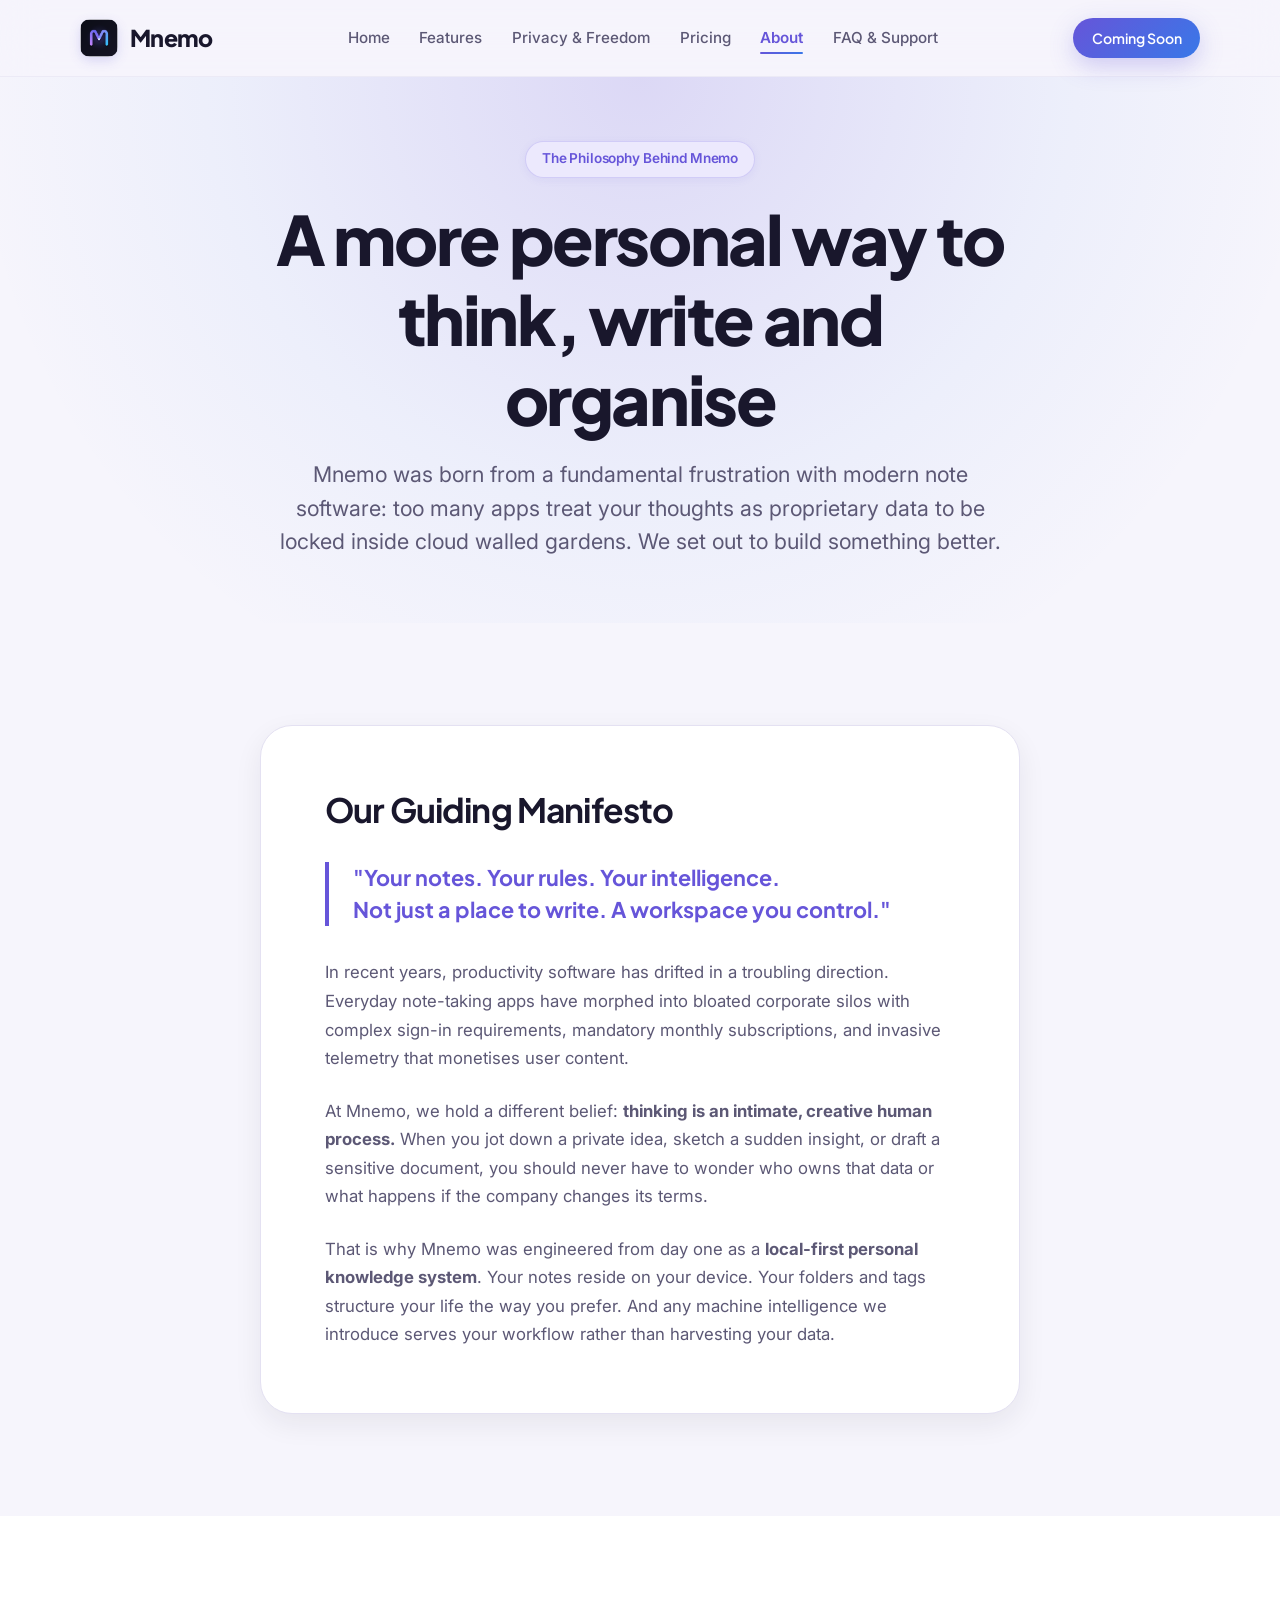
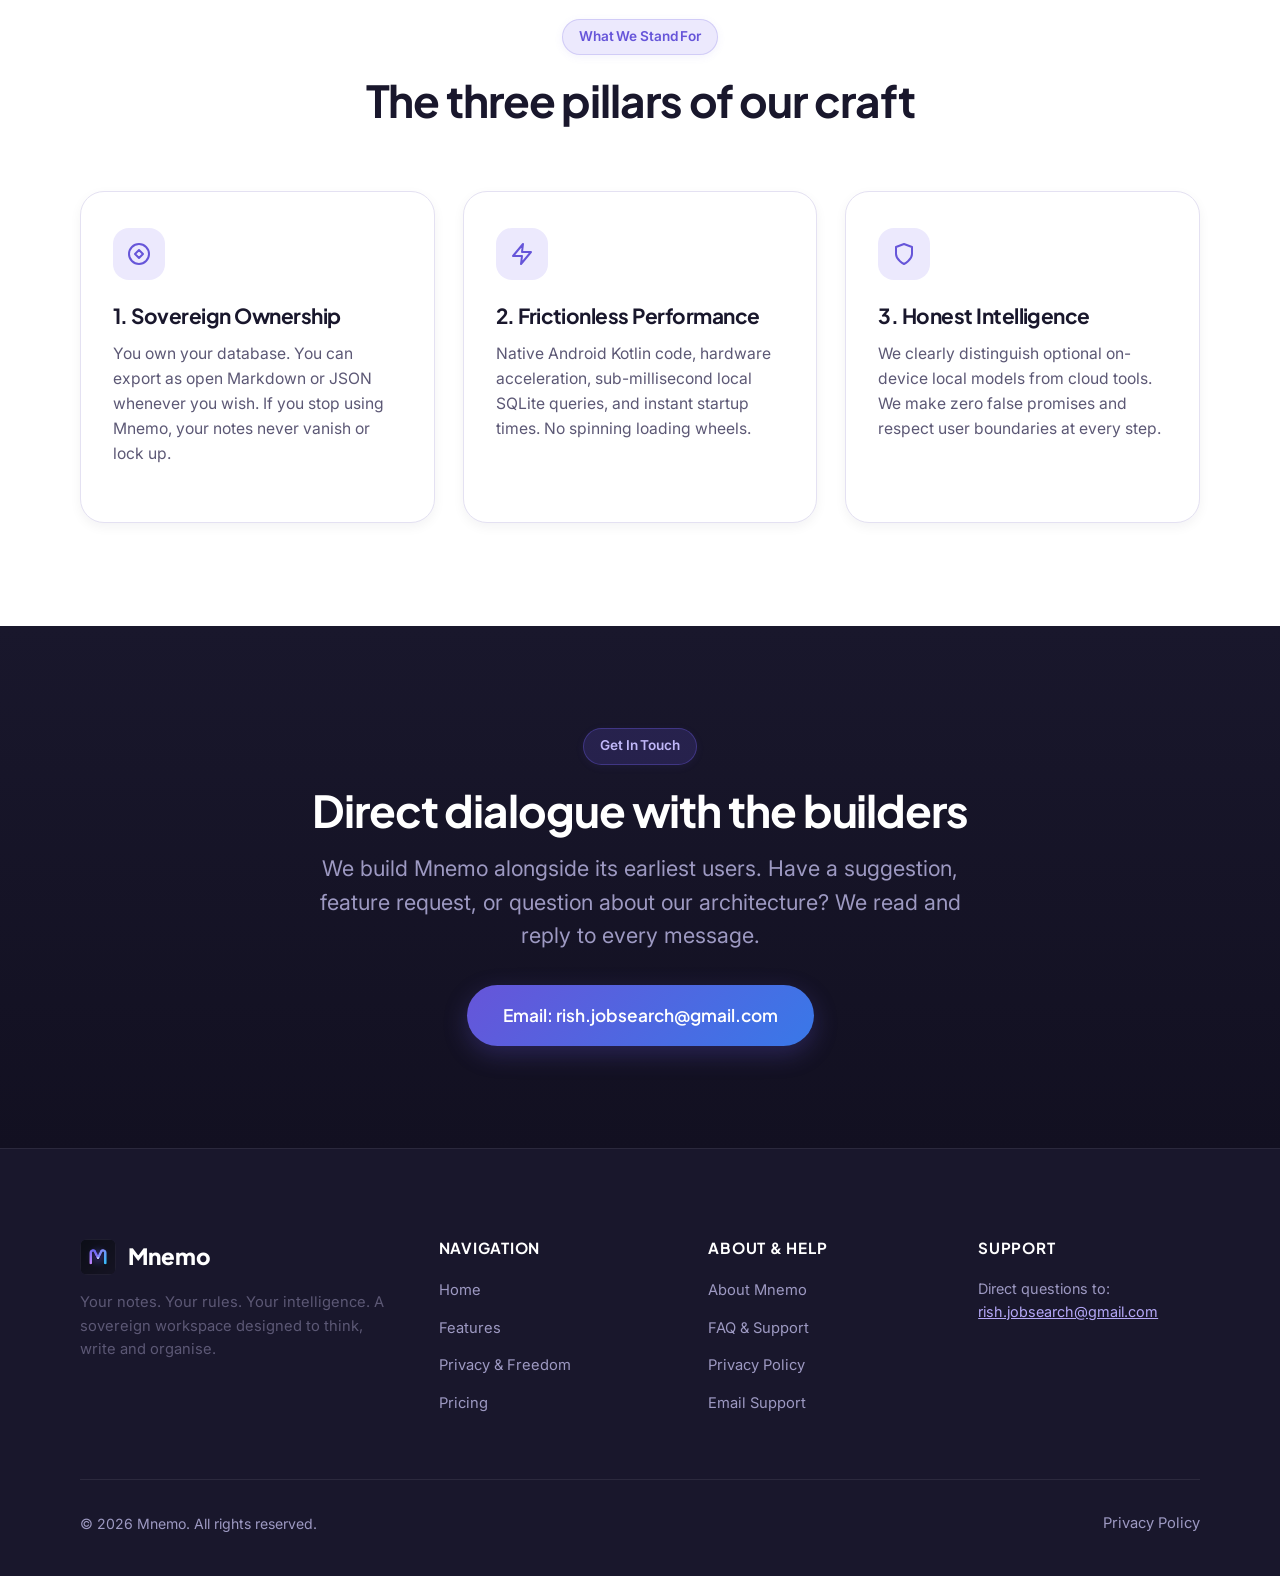
==== about.html @ d230ad10 "feat: initial release of modern Mnemo product website" ====
<!DOCTYPE html>
<html lang="en">
<head>
  <meta charset="UTF-8">
  <meta name="viewport" content="width=device-width, initial-scale=1.0">
  <title>About Mnemo — Philosophy & Vision</title>
  <meta name="description" content="Learn about the philosophy, vision, and team behind Mnemo. Built on the belief that your thoughts should remain your private, sovereign workspace.">
  <link rel="icon" type="image/png" href="assets/images/logo.png">

  <!-- Google Fonts: Plus Jakarta Sans & Inter -->
  <link rel="preconnect" href="https://fonts.googleapis.com">
  <link rel="preconnect" href="https://fonts.gstatic.com" crossorigin>
  <link href="https://fonts.googleapis.com/css2?family=Inter:wght@400;500;600;700&family=Plus+Jakarta+Sans:wght@600;700;800&display=swap" rel="stylesheet">

  <link rel="stylesheet" href="assets/css/style.css">
</head>
<body>

  <!-- Navigation Bar -->
  <header class="navbar">
    <div class="container nav-container">
      <a href="index.html" class="nav-brand">
        <img src="assets/images/logo.png" alt="Mnemo Logo">
        <span>Mnemo</span>
      </a>

      <nav>
        <ul class="nav-links">
          <li><a href="index.html" class="nav-link">Home</a></li>
          <li><a href="features.html" class="nav-link">Features</a></li>
          <li><a href="privacy.html" class="nav-link">Privacy & Freedom</a></li>
          <li><a href="pricing.html" class="nav-link">Pricing</a></li>
          <li><a href="about.html" class="nav-link active">About</a></li>
          <li><a href="faq.html" class="nav-link">FAQ & Support</a></li>
        </ul>
      </nav>

      <div class="nav-actions">
        <a href="index.html#launch" class="btn btn-primary btn-sm">Coming Soon</a>
        <button class="nav-toggle" aria-label="Toggle Navigation">
          <svg width="24" height="24" viewBox="0 0 24 24" fill="none" stroke="currentColor" stroke-width="2" stroke-linecap="round" stroke-linejoin="round">
            <line x1="3" y1="12" x2="21" y2="12"></line>
            <line x1="3" y1="6" x2="21" y2="6"></line>
            <line x1="3" y1="18" x2="21" y2="18"></line>
          </svg>
        </button>
      </div>
    </div>
  </header>

  <!-- Mobile Drawer -->
  <div class="mobile-nav">
    <ul class="mobile-nav-links">
      <li><a href="index.html" class="mobile-nav-link">Home</a></li>
      <li><a href="features.html" class="mobile-nav-link">Features</a></li>
      <li><a href="privacy.html" class="mobile-nav-link">Privacy & Freedom</a></li>
      <li><a href="pricing.html" class="mobile-nav-link">Pricing</a></li>
      <li><a href="about.html" class="mobile-nav-link active">About</a></li>
      <li><a href="faq.html" class="mobile-nav-link">FAQ & Support</a></li>
      <li><a href="privacy-policy.html" class="mobile-nav-link">Privacy Policy</a></li>
    </ul>
  </div>

  <main>
    <!-- Header Hero -->
    <section class="section-tight" style="background: var(--gradient-glow); text-align: center;">
      <div class="container" style="max-width: 820px;">
        <div class="badge">
          <span>The Philosophy Behind Mnemo</span>
        </div>
        <h1 style="margin-bottom: 1.25rem;">A more personal way to think, write and organise</h1>
        <p class="lead">
          Mnemo was born from a fundamental frustration with modern note software: too many apps treat your thoughts as proprietary data to be locked inside cloud walled gardens. We set out to build something better.
        </p>
      </div>
    </section>

    <!-- Manifesto Section -->
    <section class="section">
      <div class="container" style="max-width: 840px;">
        <div style="background: #FFFFFF; border: 1px solid var(--border-subtle); border-radius: var(--radius-xl); padding: clamp(2.5rem, 6vw, 4rem); box-shadow: var(--shadow-md);">
          <h2 style="font-size: 2.1rem; margin-bottom: 1.5rem; color: var(--midnight);">Our Guiding Manifesto</h2>
          
          <blockquote style="font-family: var(--font-heading); font-size: 1.35rem; font-weight: 700; color: var(--primary); line-height: 1.5; border-left: 4px solid var(--primary); padding-left: 1.5rem; margin: 2rem 0;">
            "Your notes. Your rules. Your intelligence.<br>
            Not just a place to write. A workspace you control."
          </blockquote>

          <div style="display: flex; flex-direction: column; gap: 1.5rem; font-size: 1.05rem; line-height: 1.7; color: var(--text-secondary);">
            <p>
              In recent years, productivity software has drifted in a troubling direction. Everyday note-taking apps have morphed into bloated corporate silos with complex sign-in requirements, mandatory monthly subscriptions, and invasive telemetry that monetises user content.
            </p>
            <p>
              At Mnemo, we hold a different belief: <strong>thinking is an intimate, creative human process.</strong> When you jot down a private idea, sketch a sudden insight, or draft a sensitive document, you should never have to wonder who owns that data or what happens if the company changes its terms.
            </p>
            <p>
              That is why Mnemo was engineered from day one as a <strong>local-first personal knowledge system</strong>. Your notes reside on your device. Your folders and tags structure your life the way you prefer. And any machine intelligence we introduce serves your workflow rather than harvesting your data.
            </p>
          </div>
        </div>
      </div>
    </section>

    <!-- Core Principles -->
    <section class="section" style="background: #FFFFFF;">
      <div class="container">
        <div class="section-header text-center">
          <div class="badge">
            <span>What We Stand For</span>
          </div>
          <h2>The three pillars of our craft</h2>
        </div>

        <div class="grid-3">
          <div class="card">
            <div class="card-icon">
              <svg width="24" height="24" viewBox="0 0 24 24" fill="none" stroke="currentColor" stroke-width="2" stroke-linecap="round" stroke-linejoin="round">
                <circle cx="12" cy="12" r="10"></circle>
                <polygon points="12 8 8 12 12 16 16 12 12 8"></polygon>
              </svg>
            </div>
            <h3 class="card-title">1. Sovereign Ownership</h3>
            <p class="card-text">
              You own your database. You can export as open Markdown or JSON whenever you wish. If you stop using Mnemo, your notes never vanish or lock up.
            </p>
          </div>

          <div class="card">
            <div class="card-icon">
              <svg width="24" height="24" viewBox="0 0 24 24" fill="none" stroke="currentColor" stroke-width="2" stroke-linecap="round" stroke-linejoin="round">
                <polygon points="13 2 3 14 12 14 11 22 21 10 12 10 13 2"></polygon>
              </svg>
            </div>
            <h3 class="card-title">2. Frictionless Performance</h3>
            <p class="card-text">
              Native Android Kotlin code, hardware acceleration, sub-millisecond local SQLite queries, and instant startup times. No spinning loading wheels.
            </p>
          </div>

          <div class="card">
            <div class="card-icon">
              <svg width="24" height="24" viewBox="0 0 24 24" fill="none" stroke="currentColor" stroke-width="2" stroke-linecap="round" stroke-linejoin="round">
                <path d="M12 22s8-4 8-10V5l-8-3-8 3v7c0 6 8 10 8 10z"></path>
              </svg>
            </div>
            <h3 class="card-title">3. Honest Intelligence</h3>
            <p class="card-text">
              We clearly distinguish optional on-device local models from cloud tools. We make zero false promises and respect user boundaries at every step.
            </p>
          </div>
        </div>
      </div>
    </section>

    <!-- Contact & Founder Note -->
    <section class="section section-dark text-center">
      <div class="container" style="max-width: 760px;">
        <div class="badge badge-dark">
          <span>Get In Touch</span>
        </div>
        <h2 style="color: #FFFFFF; margin-bottom: 1rem;">Direct dialogue with the builders</h2>
        <p class="lead" style="color: var(--midnight-muted); margin-bottom: 2rem;">
          We build Mnemo alongside its earliest users. Have a suggestion, feature request, or question about our architecture? We read and reply to every message.
        </p>
        <a href="mailto:rish.jobsearch@gmail.com" class="btn btn-primary btn-lg">
          <span>Email: rish.jobsearch@gmail.com</span>
        </a>
      </div>
    </section>
  </main>

  <!-- Footer -->
  <footer class="footer">
    <div class="container">
      <div class="footer-grid">
        <div class="footer-brand">
          <div class="footer-logo">
            <img src="assets/images/logo.png" alt="Mnemo Logo">
            <span>Mnemo</span>
          </div>
          <p class="footer-desc">
            Your notes. Your rules. Your intelligence. A sovereign workspace designed to think, write and organise.
          </p>
        </div>

        <div>
          <h4 class="footer-heading">Navigation</h4>
          <ul class="footer-links">
            <li><a href="index.html" class="footer-link">Home</a></li>
            <li><a href="features.html" class="footer-link">Features</a></li>
            <li><a href="privacy.html" class="footer-link">Privacy & Freedom</a></li>
            <li><a href="pricing.html" class="footer-link">Pricing</a></li>
          </ul>
        </div>

        <div>
          <h4 class="footer-heading">About & Help</h4>
          <ul class="footer-links">
            <li><a href="about.html" class="footer-link">About Mnemo</a></li>
            <li><a href="faq.html" class="footer-link">FAQ & Support</a></li>
            <li><a href="privacy-policy.html" class="footer-link">Privacy Policy</a></li>
            <li><a href="mailto:rish.jobsearch@gmail.com" class="footer-link">Email Support</a></li>
          </ul>
        </div>

        <div>
          <h4 class="footer-heading">Support</h4>
          <p style="font-size: 0.9rem; color: var(--midnight-muted);">
            Direct questions to:<br>
            <a href="mailto:rish.jobsearch@gmail.com" style="color: #B5A8F8; text-decoration: underline;">rish.jobsearch@gmail.com</a>
          </p>
        </div>
      </div>

      <div class="footer-bottom">
        <div>© 2026 Mnemo. All rights reserved.</div>
        <div><a href="privacy-policy.html" class="footer-link">Privacy Policy</a></div>
      </div>
    </div>
  </footer>

  <script src="assets/js/main.js"></script>
</body>
</html>
---- assets/css/style.css ----
/* ==========================================================================
   MNEMO — OFFICIAL WEBSITE DESIGN SYSTEM
   Brand Palette:
     Primary Purple: #6655D9
     Accent Blue:    #3978E8
     Soft Background: #F6F5FC
     Midnight:       #19172C
   Typography:
     Headings: Plus Jakarta Sans
     Body: Inter
   ========================================================================== */

:root {
  /* Brand Colors */
  --primary: #6655D9;
  --primary-hover: #5544C8;
  --primary-light: #ECE9FD;
  --primary-soft: rgba(102, 85, 217, 0.08);
  --accent: #3978E8;
  --accent-hover: #2B68D8;
  --accent-light: #E8F0FE;
  
  /* Surfaces & Backgrounds */
  --bg-main: #F6F5FC;
  --bg-card: #FFFFFF;
  --bg-elevated: #FFFFFF;
  
  /* Midnight / Dark Theme tokens */
  --midnight: #19172C;
  --midnight-surface: #221F3B;
  --midnight-card: #282447;
  --midnight-border: rgba(255, 255, 255, 0.08);
  --midnight-muted: #9D99C2;
  --midnight-text: #F6F5FC;
  
  /* Text & Neutrals */
  --text-main: #19172C;
  --text-secondary: #5C5875;
  --text-muted: #84809E;
  --border-subtle: #E4E1F2;
  --border-focus: #6655D9;
  
  /* Gradients */
  --gradient-brand: linear-gradient(135deg, #6655D9 0%, #3978E8 100%);
  --gradient-text: linear-gradient(135deg, #6655D9 20%, #3978E8 100%);
  --gradient-dark: linear-gradient(180deg, #19172C 0%, #121021 100%);
  --gradient-glow: radial-gradient(circle at 50% 0%, rgba(102, 85, 217, 0.18) 0%, rgba(57, 120, 232, 0.05) 50%, transparent 80%);
  --gradient-card: linear-gradient(180deg, rgba(255, 255, 255, 0.9) 0%, rgba(246, 245, 252, 0.7) 100%);
  
  /* Typography */
  --font-heading: 'Plus Jakarta Sans', -apple-system, BlinkMacSystemFont, "Segoe UI", Roboto, sans-serif;
  --font-body: 'Inter', -apple-system, BlinkMacSystemFont, "Segoe UI", Roboto, sans-serif;
  
  /* Geometry & Shadows */
  --radius-xs: 6px;
  --radius-sm: 10px;
  --radius-md: 16px;
  --radius-lg: 24px;
  --radius-xl: 32px;
  --radius-full: 9999px;
  
  --shadow-xs: 0 1px 3px rgba(25, 23, 44, 0.04);
  --shadow-sm: 0 4px 12px rgba(25, 23, 44, 0.05);
  --shadow-md: 0 10px 28px rgba(25, 23, 44, 0.07);
  --shadow-lg: 0 20px 48px rgba(102, 85, 217, 0.12);
  --shadow-device: 0 32px 80px -16px rgba(25, 23, 44, 0.25), 0 0 0 1px rgba(102, 85, 217, 0.15);
  --shadow-glow: 0 0 40px rgba(102, 85, 217, 0.35);

  --transition-fast: 0.18s cubic-bezier(0.2, 0, 0, 1);
  --transition-base: 0.28s cubic-bezier(0.4, 0, 0.2, 1);
  --transition-smooth: 0.45s cubic-bezier(0.16, 1, 0.3, 1);

  --container-max: 1200px;
  --header-height: 76px;
}

/* ==========================================================================
   RESET & BASE STYLES
   ========================================================================== */
*, *::before, *::after {
  box-sizing: border-box;
  margin: 0;
  padding: 0;
}

html {
  font-family: var(--font-body);
  color: var(--text-main);
  background-color: var(--bg-main);
  scroll-behavior: smooth;
  -webkit-font-smoothing: antialiased;
  -moz-osx-font-smoothing: grayscale;
}

body {
  min-height: 100vh;
  display: flex;
  flex-direction: column;
  line-height: 1.6;
  overflow-x: hidden;
  background-color: var(--bg-main);
}

img, svg {
  display: block;
  max-width: 100%;
}

a {
  color: inherit;
  text-decoration: none;
  transition: color var(--transition-fast);
}

button, input, select {
  font: inherit;
  border: none;
  background: none;
}

/* ==========================================================================
   TYPOGRAPHY
   ========================================================================== */
h1, h2, h3, h4, h5, h6 {
  font-family: var(--font-heading);
  font-weight: 700;
  line-height: 1.18;
  letter-spacing: -0.025em;
  color: var(--text-main);
}

h1 {
  font-size: clamp(2.5rem, 5.5vw, 4.25rem);
  font-weight: 800;
  letter-spacing: -0.035em;
}

h2 {
  font-size: clamp(1.85rem, 3.8vw, 2.75rem);
}

h3 {
  font-size: clamp(1.35rem, 2.4vw, 1.75rem);
}

h4 {
  font-size: 1.15rem;
}

p {
  color: var(--text-secondary);
  font-size: 1.05rem;
}

.lead {
  font-size: clamp(1.1rem, 2vw, 1.35rem);
  line-height: 1.55;
  color: var(--text-secondary);
}

.text-gradient {
  background: var(--gradient-text);
  -webkit-background-clip: text;
  -webkit-text-fill-color: transparent;
  display: inline;
}

.text-center { text-align: center; }
.text-left { text-align: left; }

/* ==========================================================================
   LAYOUT CONTAINERS
   ========================================================================== */
.container {
  width: 100%;
  max-width: var(--container-max);
  margin-left: auto;
  margin-right: auto;
  padding-left: clamp(1.25rem, 4vw, 2.5rem);
  padding-right: clamp(1.25rem, 4vw, 2.5rem);
}

.section {
  padding: clamp(4.5rem, 8vw, 7.5rem) 0;
  position: relative;
}

.section-tight {
  padding: clamp(3rem, 5vw, 4.5rem) 0;
}

.section-dark {
  background: var(--gradient-dark);
  color: var(--midnight-text);
  position: relative;
}
.section-dark h1,
.section-dark h2,
.section-dark h3,
.section-dark h4 {
  color: #FFFFFF;
}
.section-dark p {
  color: var(--midnight-muted);
}
.section-dark .border-subtle {
  border-color: var(--midnight-border);
}

/* ==========================================================================
   COMPONENTS: PILLS & BADGES
   ========================================================================== */
.badge {
  display: inline-flex;
  align-items: center;
  gap: 0.5rem;
  padding: 0.4rem 1rem;
  border-radius: var(--radius-full);
  font-size: 0.85rem;
  font-weight: 600;
  letter-spacing: -0.01em;
  background: var(--primary-light);
  color: var(--primary);
  border: 1px solid rgba(102, 85, 217, 0.2);
  box-shadow: 0 2px 8px rgba(102, 85, 217, 0.08);
  margin-bottom: 1.25rem;
}

.badge-dot {
  width: 8px;
  height: 8px;
  border-radius: 50%;
  background: var(--primary);
  animation: pulse-dot 2s infinite ease-in-out;
}

@keyframes pulse-dot {
  0%, 100% { opacity: 1; transform: scale(1); }
  50% { opacity: 0.4; transform: scale(0.85); }
}

.badge-dark {
  background: rgba(102, 85, 217, 0.2);
  color: #C0B7F8;
  border-color: rgba(102, 85, 217, 0.4);
}
.badge-dark .badge-dot {
  background: #A797F8;
}

/* ==========================================================================
   BUTTONS
   ========================================================================== */
.btn {
  display: inline-flex;
  align-items: center;
  justify-content: center;
  gap: 0.65rem;
  padding: 0.85rem 1.75rem;
  border-radius: var(--radius-full);
  font-family: var(--font-heading);
  font-size: 0.98rem;
  font-weight: 600;
  cursor: pointer;
  transition: all var(--transition-fast);
  white-space: nowrap;
}

.btn-primary {
  background: var(--gradient-brand);
  color: #FFFFFF;
  box-shadow: 0 8px 24px rgba(102, 85, 217, 0.28);
}
.btn-primary:hover {
  transform: translateY(-2px);
  box-shadow: 0 12px 32px rgba(102, 85, 217, 0.4);
  color: #FFFFFF;
}

.btn-secondary {
  background: #FFFFFF;
  color: var(--text-main);
  border: 1px solid var(--border-subtle);
  box-shadow: var(--shadow-sm);
}
.btn-secondary:hover {
  background: #FAF9FE;
  border-color: #D1CCEA;
  transform: translateY(-2px);
  box-shadow: var(--shadow-md);
}

.btn-ghost-dark {
  background: rgba(255, 255, 255, 0.08);
  color: #FFFFFF;
  border: 1px solid rgba(255, 255, 255, 0.15);
}
.btn-ghost-dark:hover {
  background: rgba(255, 255, 255, 0.14);
  border-color: rgba(255, 255, 255, 0.3);
  transform: translateY(-2px);
}

.btn-sm {
  padding: 0.55rem 1.15rem;
  font-size: 0.88rem;
}

.btn-lg {
  padding: 1.05rem 2.25rem;
  font-size: 1.08rem;
}

/* ==========================================================================
   NAVIGATION BAR
   ========================================================================== */
.navbar {
  position: sticky;
  top: 0;
  z-index: 100;
  background: rgba(246, 245, 252, 0.82);
  backdrop-filter: blur(20px);
  -webkit-backdrop-filter: blur(20px);
  border-bottom: 1px solid rgba(228, 225, 242, 0.6);
  transition: background var(--transition-base), box-shadow var(--transition-base);
}

.navbar.scrolled {
  background: rgba(255, 255, 255, 0.94);
  box-shadow: 0 4px 20px rgba(25, 23, 44, 0.06);
}

.nav-container {
  display: flex;
  align-items: center;
  justify-content: space-between;
  height: var(--header-height);
}

.nav-brand {
  display: flex;
  align-items: center;
  gap: 0.75rem;
  font-family: var(--font-heading);
  font-weight: 800;
  font-size: 1.45rem;
  letter-spacing: -0.03em;
  color: var(--midnight);
}

.nav-brand img {
  width: 38px;
  height: 38px;
  border-radius: 10px;
  box-shadow: 0 4px 12px rgba(102, 85, 217, 0.2);
}

.nav-links {
  display: flex;
  align-items: center;
  gap: 1.85rem;
  list-style: none;
}

.nav-link {
  font-size: 0.95rem;
  font-weight: 500;
  color: var(--text-secondary);
  transition: color var(--transition-fast);
  position: relative;
  padding: 0.4rem 0;
}

.nav-link:hover,
.nav-link.active {
  color: var(--primary);
  font-weight: 600;
}

.nav-link.active::after {
  content: '';
  position: absolute;
  bottom: 0;
  left: 0;
  width: 100%;
  height: 2px;
  background: var(--gradient-brand);
  border-radius: var(--radius-full);
}

.nav-actions {
  display: flex;
  align-items: center;
  gap: 0.75rem;
}

.nav-toggle {
  display: none;
  padding: 0.5rem;
  cursor: pointer;
  color: var(--text-main);
}

/* Mobile Navigation Drawer */
.mobile-nav {
  display: none;
  position: fixed;
  top: var(--header-height);
  left: 0;
  width: 100%;
  height: calc(100vh - var(--header-height));
  background: var(--bg-card);
  padding: 2rem 1.5rem;
  flex-direction: column;
  gap: 1.5rem;
  z-index: 99;
  border-top: 1px solid var(--border-subtle);
  transform: translateY(-100%);
  opacity: 0;
  pointer-events: none;
  transition: transform var(--transition-base), opacity var(--transition-base);
}

.mobile-nav.open {
  transform: translateY(0);
  opacity: 1;
  pointer-events: auto;
}

.mobile-nav-links {
  display: flex;
  flex-direction: column;
  gap: 1.25rem;
  list-style: none;
}

.mobile-nav-link {
  font-size: 1.25rem;
  font-weight: 600;
  font-family: var(--font-heading);
  color: var(--text-main);
  padding: 0.5rem 0;
  border-bottom: 1px solid rgba(228, 225, 242, 0.4);
  display: block;
}

.mobile-nav-link.active {
  color: var(--primary);
}

/* ==========================================================================
   HERO SECTION
   ========================================================================== */
.hero-section {
  padding: clamp(3rem, 6vw, 5.5rem) 0 clamp(4rem, 8vw, 6.5rem);
  background: var(--gradient-glow);
  position: relative;
  overflow: hidden;
}

.hero-grid {
  display: grid;
  grid-template-columns: 1.15fr 0.85fr;
  align-items: center;
  gap: clamp(2rem, 5vw, 4.5rem);
}

.hero-content {
  display: flex;
  flex-direction: column;
  align-items: flex-start;
}

.hero-title {
  margin-bottom: 1.5rem;
}

.hero-lead {
  margin-bottom: 2rem;
  max-width: 560px;
}

.hero-cta-group {
  display: flex;
  flex-wrap: wrap;
  align-items: center;
  gap: 1rem;
  margin-bottom: 2.25rem;
}

.hero-guarantee {
  display: flex;
  align-items: center;
  gap: 1.75rem;
  font-size: 0.88rem;
  color: var(--text-muted);
  flex-wrap: wrap;
}

.guarantee-item {
  display: flex;
  align-items: center;
  gap: 0.45rem;
}

.guarantee-item svg {
  color: var(--primary);
  flex-shrink: 0;
}

/* ==========================================================================
   REALISTIC DEVICE FRAME (MOBILE MOCKUP)
   ========================================================================== */
.mockup-wrapper {
  position: relative;
  display: flex;
  justify-content: center;
  align-items: center;
}

.mockup-glow {
  position: absolute;
  width: 90%;
  height: 90%;
  background: radial-gradient(circle, rgba(102, 85, 217, 0.3) 0%, rgba(57, 120, 232, 0.15) 50%, transparent 75%);
  filter: blur(48px);
  z-index: 1;
  pointer-events: none;
}

.phone-mockup {
  position: relative;
  z-index: 2;
  width: 100%;
  max-width: 320px;
  aspect-ratio: 9 / 19.5;
  background: #110E1E;
  border-radius: 46px;
  padding: 10px;
  box-shadow: var(--shadow-device);
  border: 4px solid #363255;
  transition: transform var(--transition-smooth), box-shadow var(--transition-smooth);
}

.phone-mockup:hover {
  transform: translateY(-8px) rotate(-0.5deg);
  box-shadow: 0 40px 96px -12px rgba(25, 23, 44, 0.32), 0 0 0 1px rgba(102, 85, 217, 0.35);
}

.phone-screen {
  width: 100%;
  height: 100%;
  border-radius: 36px;
  overflow: hidden;
  position: relative;
  background: #000;
}

.phone-screen img {
  width: 100%;
  height: 100%;
  object-fit: cover;
  display: block;
}

.phone-notch {
  position: absolute;
  top: 10px;
  left: 50%;
  transform: translateX(-50%);
  width: 90px;
  height: 20px;
  background: #110E1E;
  border-radius: var(--radius-full);
  z-index: 10;
  display: flex;
  align-items: center;
  justify-content: center;
}

.notch-camera {
  width: 9px;
  height: 9px;
  background: #06050C;
  border: 1.5px solid #282442;
  border-radius: 50%;
}

/* ==========================================================================
   FEATURE CARDS & GRIDS
   ========================================================================== */
.section-header {
  max-width: 680px;
  margin-left: auto;
  margin-right: auto;
  margin-bottom: clamp(3rem, 5vw, 4.5rem);
}

.section-header .lead {
  margin-top: 1rem;
}

.grid-3 {
  display: grid;
  grid-template-columns: repeat(auto-fit, minmax(320px, 1fr));
  gap: 1.75rem;
}

.grid-2 {
  display: grid;
  grid-template-columns: repeat(auto-fit, minmax(360px, 1fr));
  gap: 2rem;
}

.card {
  background: var(--bg-card);
  border-radius: var(--radius-lg);
  padding: 2.25rem 2rem;
  border: 1px solid var(--border-subtle);
  box-shadow: var(--shadow-sm);
  transition: all var(--transition-base);
  position: relative;
  display: flex;
  flex-direction: column;
}

.card:hover {
  transform: translateY(-4px);
  box-shadow: var(--shadow-lg);
  border-color: rgba(102, 85, 217, 0.3);
}

.card-icon {
  width: 52px;
  height: 52px;
  border-radius: var(--radius-md);
  background: var(--primary-light);
  color: var(--primary);
  display: flex;
  align-items: center;
  justify-content: center;
  margin-bottom: 1.5rem;
  flex-shrink: 0;
}

.card-title {
  margin-bottom: 0.75rem;
  font-size: 1.3rem;
}

.card-text {
  font-size: 0.98rem;
  line-height: 1.6;
  margin-bottom: 1.25rem;
}

.card-dark {
  background: var(--midnight-surface);
  border-color: var(--midnight-border);
}

.card-dark:hover {
  border-color: rgba(102, 85, 217, 0.45);
  box-shadow: 0 16px 40px rgba(0, 0, 0, 0.35);
}

.card-dark .card-icon {
  background: rgba(102, 85, 217, 0.2);
  color: #B5A8F8;
}

/* ==========================================================================
   INTERACTIVE SHOWCASE TABS (MEET MNEMO)
   ========================================================================== */
.showcase-wrapper {
  background: #FFFFFF;
  border: 1px solid var(--border-subtle);
  border-radius: var(--radius-xl);
  padding: clamp(1.5rem, 4vw, 3rem);
  box-shadow: var(--shadow-md);
}

.showcase-tabs {
  display: flex;
  align-items: center;
  justify-content: center;
  flex-wrap: wrap;
  gap: 0.5rem;
  margin-bottom: 2.5rem;
  padding: 0.35rem;
  background: var(--bg-main);
  border-radius: var(--radius-full);
  max-width: fit-content;
  margin-left: auto;
  margin-right: auto;
}

.showcase-tab {
  padding: 0.65rem 1.35rem;
  border-radius: var(--radius-full);
  font-family: var(--font-heading);
  font-size: 0.92rem;
  font-weight: 600;
  color: var(--text-secondary);
  cursor: pointer;
  transition: all var(--transition-fast);
}

.showcase-tab.active {
  background: var(--gradient-brand);
  color: #FFFFFF;
  box-shadow: 0 4px 14px rgba(102, 85, 217, 0.25);
}

.showcase-display {
  display: grid;
  grid-template-columns: 1fr 1fr;
  align-items: center;
  gap: clamp(2rem, 5vw, 4rem);
}

.showcase-info h3 {
  font-size: 1.85rem;
  margin-bottom: 1rem;
}

.showcase-features {
  list-style: none;
  margin-top: 1.5rem;
  display: flex;
  flex-direction: column;
  gap: 0.85rem;
}

.showcase-feature-item {
  display: flex;
  align-items: flex-start;
  gap: 0.75rem;
  font-size: 0.98rem;
  color: var(--text-secondary);
}

.showcase-feature-item svg {
  color: var(--primary);
  flex-shrink: 0;
  margin-top: 3px;
}

/* ==========================================================================
   AI & PRIVACY DISTINCTION BANNER
   ========================================================================== */
.ai-distinction-box {
  background: linear-gradient(145deg, rgba(34, 31, 59, 0.9) 0%, rgba(25, 23, 44, 0.95) 100%);
  border: 1px solid rgba(102, 85, 217, 0.3);
  border-radius: var(--radius-xl);
  padding: clamp(2rem, 5vw, 3.5rem);
  box-shadow: 0 20px 60px rgba(0, 0, 0, 0.4);
}

.ai-columns {
  display: grid;
  grid-template-columns: 1fr 1fr;
  gap: 2.5rem;
  margin-top: 2rem;
}

.ai-card {
  background: rgba(255, 255, 255, 0.04);
  border: 1px solid rgba(255, 255, 255, 0.07);
  border-radius: var(--radius-lg);
  padding: 2rem;
  display: flex;
  flex-direction: column;
}

.ai-card-tag {
  display: inline-block;
  font-size: 0.75rem;
  font-weight: 700;
  text-transform: uppercase;
  letter-spacing: 0.08em;
  padding: 0.25rem 0.75rem;
  border-radius: var(--radius-full);
  margin-bottom: 1rem;
  align-self: flex-start;
}

.tag-local {
  background: rgba(72, 187, 120, 0.15);
  color: #68D391;
  border: 1px solid rgba(72, 187, 120, 0.3);
}

.tag-cloud {
  background: rgba(102, 85, 217, 0.2);
  color: #B5A8F8;
  border: 1px solid rgba(102, 85, 217, 0.3);
}

/* ==========================================================================
   DESKTOP EXPANSION BADGES
   ========================================================================== */
.platform-grid {
  display: grid;
  grid-template-columns: repeat(auto-fit, minmax(240px, 1fr));
  gap: 1.5rem;
  margin-top: 2.5rem;
}

.platform-card {
  background: var(--bg-card);
  border: 1px solid var(--border-subtle);
  border-radius: var(--radius-lg);
  padding: 2rem;
  text-align: center;
  transition: all var(--transition-base);
}

.platform-card:hover {
  transform: translateY(-4px);
  border-color: var(--primary);
  box-shadow: var(--shadow-md);
}

.platform-icon {
  width: 56px;
  height: 56px;
  margin: 0 auto 1.25rem;
  display: flex;
  align-items: center;
  justify-content: center;
  border-radius: var(--radius-md);
  background: var(--bg-main);
  color: var(--midnight);
}

.platform-badge {
  display: inline-block;
  padding: 0.3rem 0.85rem;
  font-size: 0.8rem;
  font-weight: 600;
  border-radius: var(--radius-full);
  background: var(--primary-light);
  color: var(--primary);
  margin-top: 1rem;
}

/* ==========================================================================
   PRICING SECTION
   ========================================================================== */
.pricing-grid {
  display: grid;
  grid-template-columns: repeat(auto-fit, minmax(280px, 1fr));
  gap: 2rem;
  align-items: stretch;
}

.pricing-card {
  background: var(--bg-card);
  border-radius: var(--radius-xl);
  padding: 2.5rem 2rem;
  border: 1px solid var(--border-subtle);
  display: flex;
  flex-direction: column;
  position: relative;
  transition: all var(--transition-base);
}

.pricing-card.featured {
  border-color: var(--primary);
  box-shadow: var(--shadow-lg);
  transform: scale(1.03);
}

.pricing-card.featured::before {
  content: 'Most Popular';
  position: absolute;
  top: -14px;
  left: 50%;
  transform: translateX(-50%);
  background: var(--gradient-brand);
  color: #FFFFFF;
  font-size: 0.78rem;
  font-weight: 700;
  padding: 0.3rem 1.15rem;
  border-radius: var(--radius-full);
  letter-spacing: 0.04em;
  text-transform: uppercase;
  box-shadow: 0 4px 12px rgba(102, 85, 217, 0.3);
}

.pricing-header {
  margin-bottom: 1.5rem;
}

.pricing-title {
  font-size: 1.45rem;
  margin-bottom: 0.35rem;
}

.pricing-structure {
  font-size: 1.15rem;
  font-weight: 700;
  color: var(--primary);
  font-family: var(--font-heading);
}

.pricing-features {
  list-style: none;
  margin: 1.75rem 0 2rem;
  display: flex;
  flex-direction: column;
  gap: 0.85rem;
  flex-grow: 1;
}

.pricing-feature {
  display: flex;
  align-items: center;
  gap: 0.65rem;
  font-size: 0.92rem;
  color: var(--text-secondary);
}

.pricing-feature svg {
  color: #38A169;
  flex-shrink: 0;
}

.pricing-note {
  font-size: 0.85rem;
  color: var(--text-muted);
  text-align: center;
  margin-top: 2rem;
}

/* ==========================================================================
   FAQ ACCORDION
   ========================================================================== */
.faq-list {
  max-width: 820px;
  margin: 0 auto;
  display: flex;
  flex-direction: column;
  gap: 1rem;
}

.faq-item {
  background: var(--bg-card);
  border: 1px solid var(--border-subtle);
  border-radius: var(--radius-md);
  overflow: hidden;
  transition: border-color var(--transition-fast), box-shadow var(--transition-fast);
}

.faq-item.active {
  border-color: var(--primary);
  box-shadow: var(--shadow-sm);
}

.faq-question {
  width: 100%;
  padding: 1.35rem 1.75rem;
  text-align: left;
  display: flex;
  align-items: center;
  justify-content: space-between;
  gap: 1rem;
  font-family: var(--font-heading);
  font-size: 1.1rem;
  font-weight: 600;
  color: var(--text-main);
  cursor: pointer;
}

.faq-icon {
  width: 24px;
  height: 24px;
  flex-shrink: 0;
  transition: transform var(--transition-base);
  color: var(--primary);
}

.faq-item.active .faq-icon {
  transform: rotate(180deg);
}

.faq-answer {
  max-height: 0;
  overflow: hidden;
  transition: max-height var(--transition-base), padding var(--transition-base);
  padding: 0 1.75rem;
  color: var(--text-secondary);
  font-size: 0.98rem;
  line-height: 1.65;
}

.faq-item.active .faq-answer {
  max-height: 400px;
  padding: 0 1.75rem 1.5rem;
}

/* ==========================================================================
   FOOTER
   ========================================================================== */
.footer {
  background: var(--midnight);
  color: var(--midnight-muted);
  padding: clamp(4rem, 7vw, 6rem) 0 2.5rem;
  border-top: 1px solid var(--midnight-border);
  margin-top: auto;
}

.footer-grid {
  display: grid;
  grid-template-columns: 1.4fr 1fr 1fr 1fr;
  gap: 3rem;
  margin-bottom: 4rem;
}

.footer-brand {
  display: flex;
  flex-direction: column;
  gap: 1rem;
}

.footer-logo {
  display: flex;
  align-items: center;
  gap: 0.75rem;
  font-family: var(--font-heading);
  font-weight: 800;
  font-size: 1.4rem;
  color: #FFFFFF;
}

.footer-logo img {
  width: 36px;
  height: 36px;
  border-radius: 8px;
}

.footer-desc {
  font-size: 0.92rem;
  line-height: 1.6;
  max-width: 320px;
}

.footer-heading {
  font-family: var(--font-heading);
  font-size: 0.95rem;
  font-weight: 700;
  color: #FFFFFF;
  text-transform: uppercase;
  letter-spacing: 0.05em;
  margin-bottom: 1.25rem;
}

.footer-links {
  list-style: none;
  display: flex;
  flex-direction: column;
  gap: 0.75rem;
}

.footer-link {
  font-size: 0.92rem;
  color: var(--midnight-muted);
  transition: color var(--transition-fast);
}

.footer-link:hover {
  color: #FFFFFF;
}

.footer-bottom {
  padding-top: 2rem;
  border-top: 1px solid var(--midnight-border);
  display: flex;
  align-items: center;
  justify-content: space-between;
  flex-wrap: wrap;
  gap: 1rem;
  font-size: 0.88rem;
}

/* ==========================================================================
   RESPONSIVE DESIGN (MOBILE-FIRST POLISH)
   ========================================================================== */
@media (max-width: 992px) {
  .hero-grid {
    grid-template-columns: 1fr;
    text-align: center;
  }

  .hero-content {
    align-items: center;
  }

  .hero-cta-group {
    justify-content: center;
  }

  .hero-guarantee {
    justify-content: center;
  }

  .showcase-display {
    grid-template-columns: 1fr;
  }

  .ai-columns {
    grid-template-columns: 1fr;
  }

  .footer-grid {
    grid-template-columns: 1fr 1fr;
    gap: 2.5rem;
  }
}

@media (max-width: 768px) {
  .nav-links, .nav-actions .btn {
    display: none;
  }

  .nav-toggle {
    display: block;
  }

  .mobile-nav {
    display: flex;
  }

  .footer-grid {
    grid-template-columns: 1fr;
  }

  .pricing-card.featured {
    transform: none;
  }
}
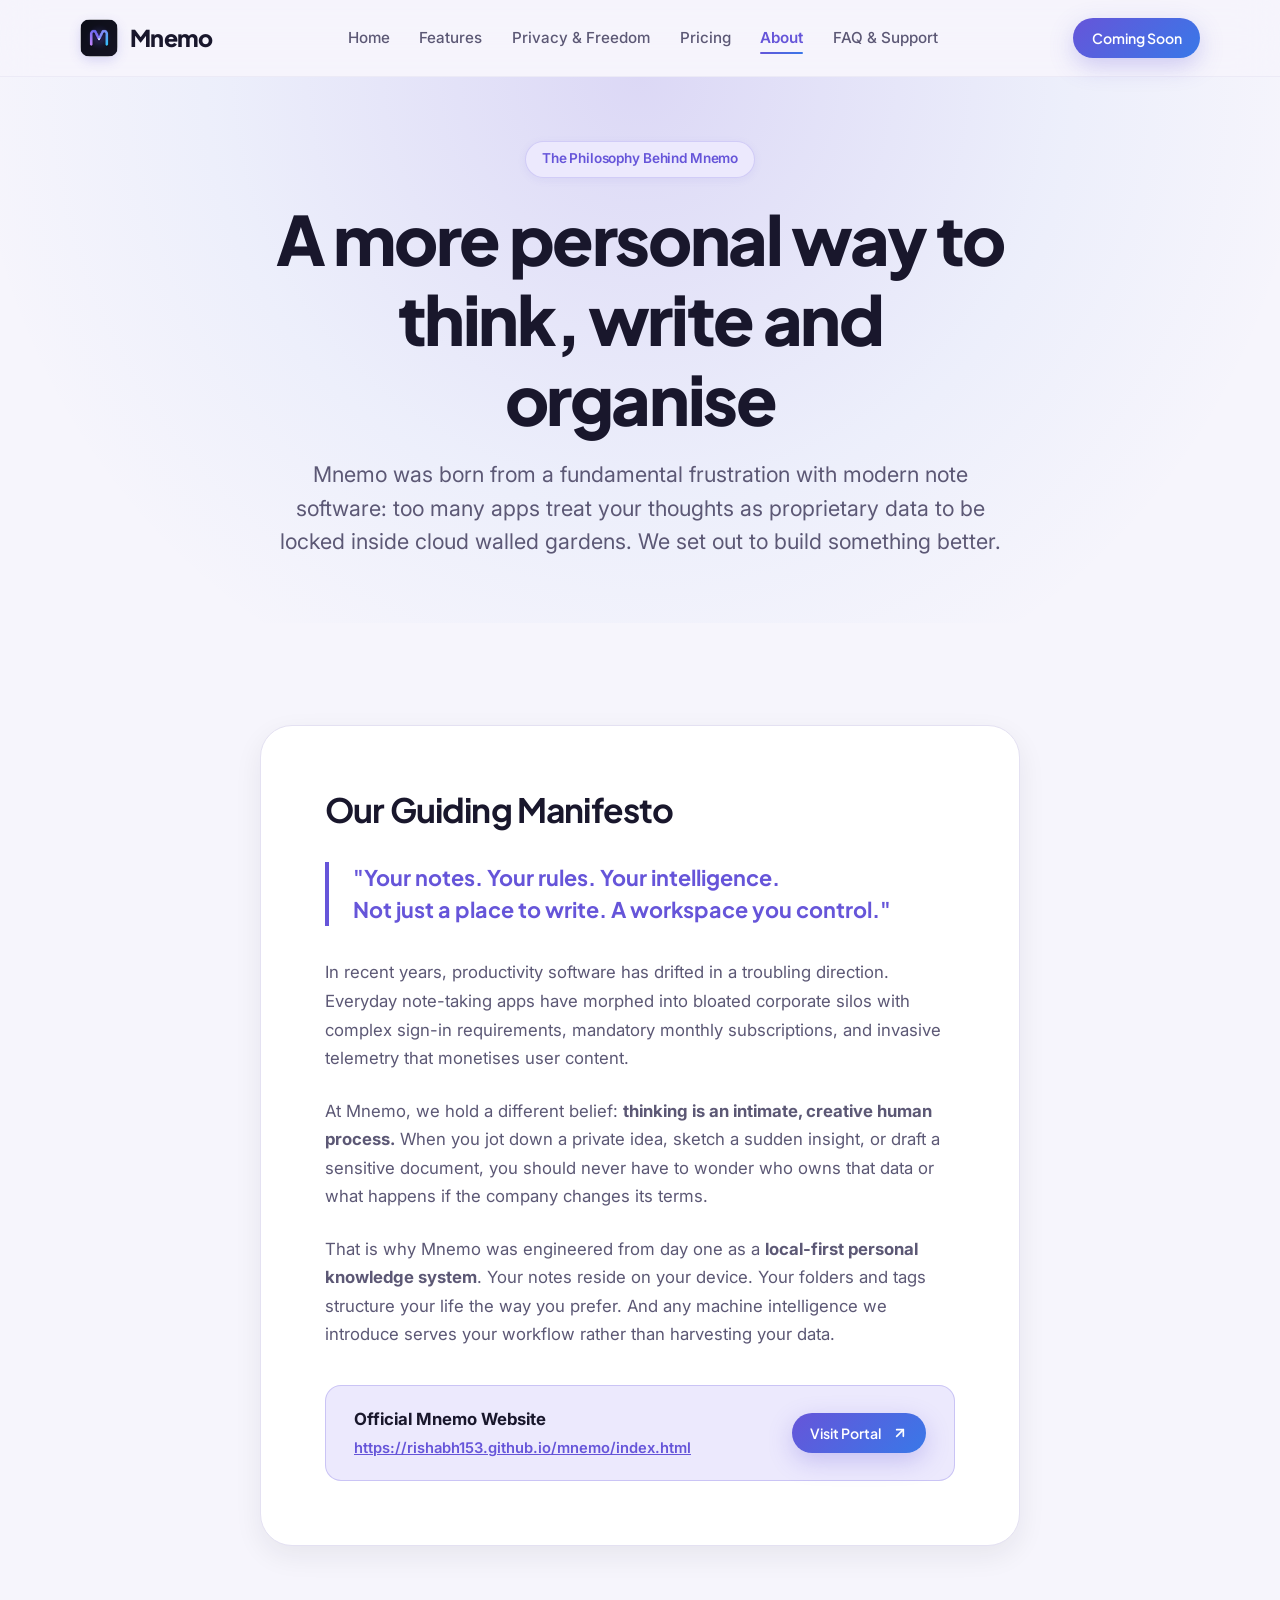
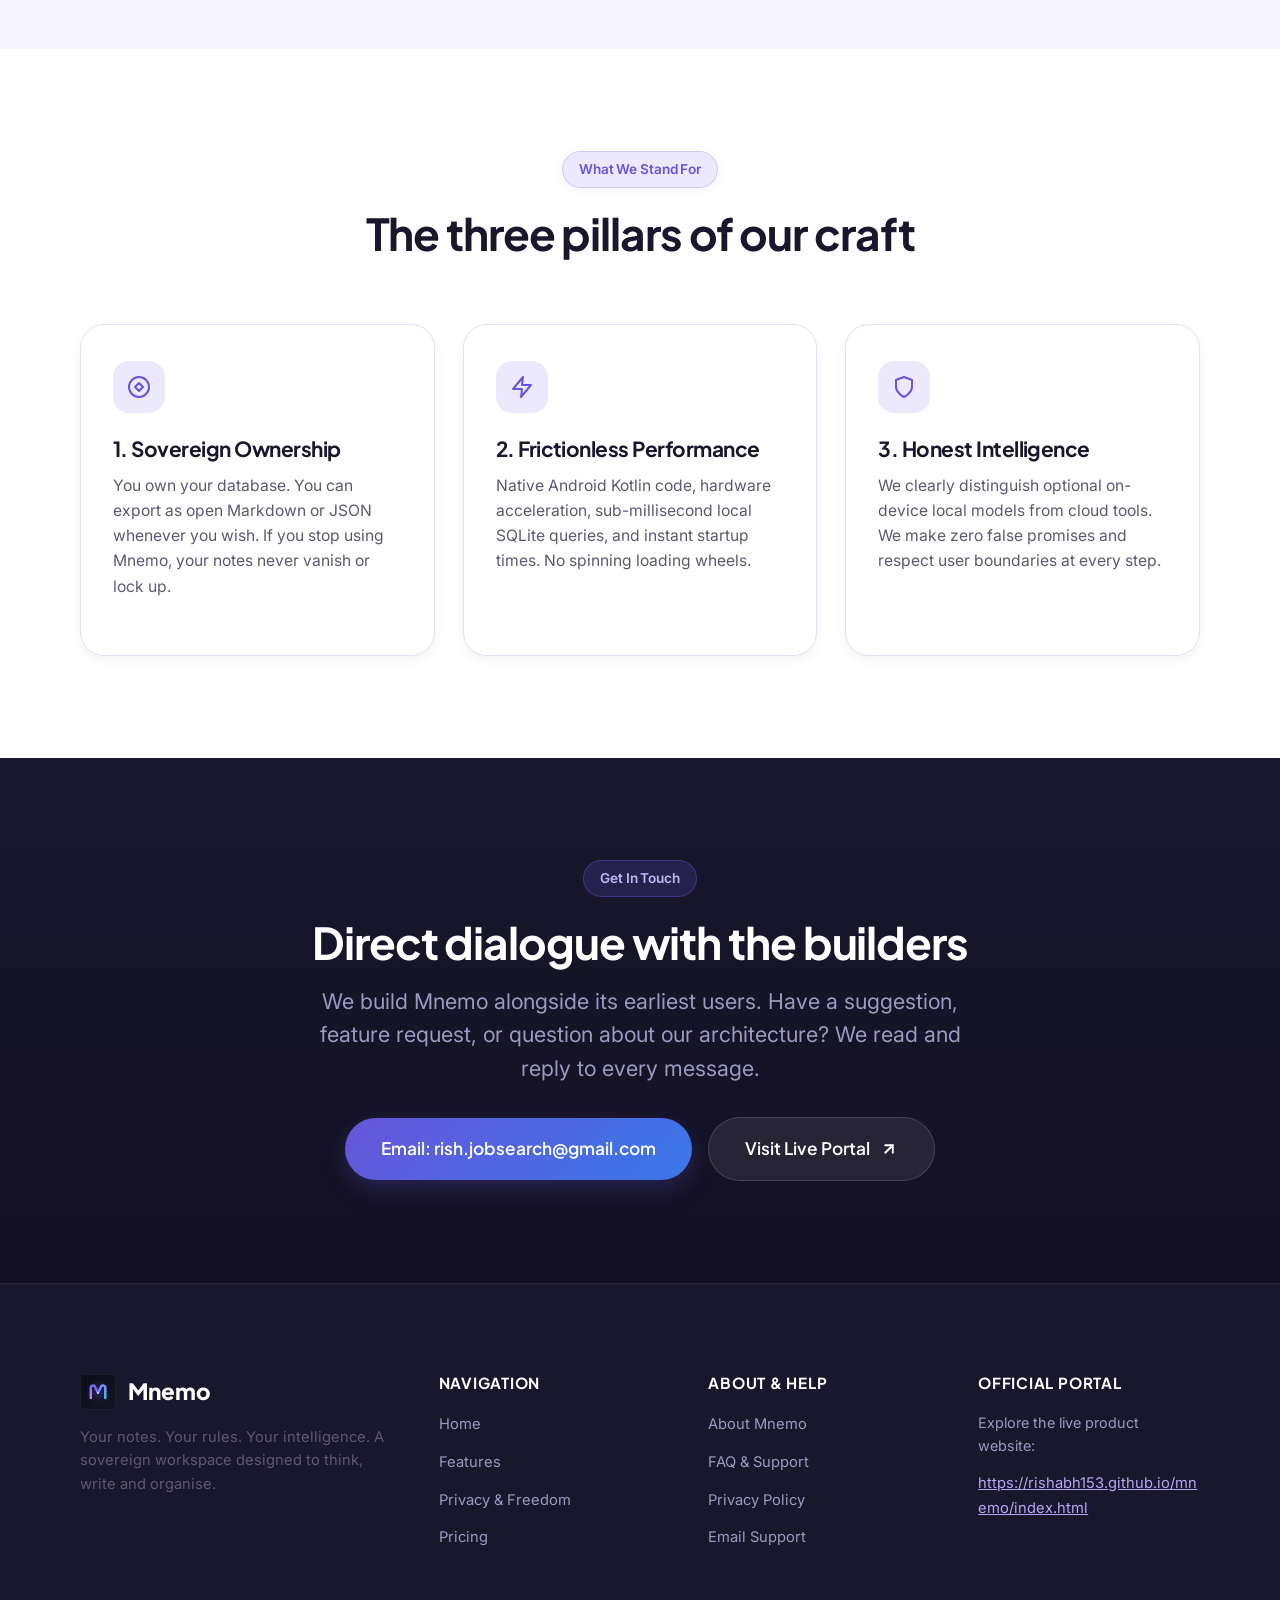
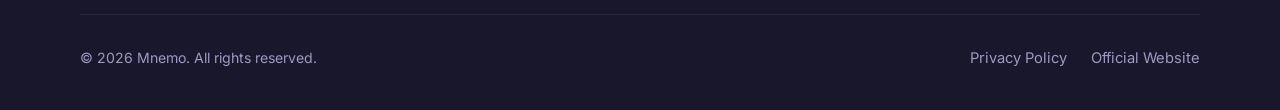
==== commit 2d1f5985: "feat: link official live portal https://rishabh153.github.io/mnemo/index.html in about us" ====
--- a/about.html
+++ b/about.html
@@ -97,6 +97,23 @@
               That is why Mnemo was engineered from day one as a <strong>local-first personal knowledge system</strong>. Your notes reside on your device. Your folders and tags structure your life the way you prefer. And any machine intelligence we introduce serves your workflow rather than harvesting your data.
             </p>
           </div>
+
+          <!-- Official Live Web Portal Callout -->
+          <div style="margin-top: 2.25rem; padding: 1.25rem 1.75rem; background: var(--primary-light); border: 1px solid rgba(102, 85, 217, 0.25); border-radius: var(--radius-md); display: flex; align-items: center; justify-content: space-between; flex-wrap: wrap; gap: 1rem;">
+            <div>
+              <strong style="color: var(--midnight); font-size: 1.05rem;">Official Mnemo Website</strong>
+              <div style="font-size: 0.92rem; color: var(--primary); word-break: break-all; margin-top: 0.25rem;">
+                <a href="https://rishabh153.github.io/mnemo/index.html" target="_blank" rel="noopener" style="text-decoration: underline; font-weight: 600;">https://rishabh153.github.io/mnemo/index.html</a>
+              </div>
+            </div>
+            <a href="https://rishabh153.github.io/mnemo/index.html" class="btn btn-primary btn-sm" target="_blank" rel="noopener">
+              <span>Visit Portal</span>
+              <svg width="16" height="16" viewBox="0 0 24 24" fill="none" stroke="currentColor" stroke-width="2.5" stroke-linecap="round" stroke-linejoin="round">
+                <line x1="7" y1="17" x2="17" y2="7"></line>
+                <polyline points="7 7 17 7 17 17"></polyline>
+              </svg>
+            </a>
+          </div>
         </div>
       </div>
     </section>
@@ -162,9 +179,18 @@
         <p class="lead" style="color: var(--midnight-muted); margin-bottom: 2rem;">
           We build Mnemo alongside its earliest users. Have a suggestion, feature request, or question about our architecture? We read and reply to every message.
         </p>
-        <a href="mailto:rish.jobsearch@gmail.com" class="btn btn-primary btn-lg">
-          <span>Email: rish.jobsearch@gmail.com</span>
-        </a>
+        <div style="display: flex; justify-content: center; align-items: center; gap: 1rem; flex-wrap: wrap;">
+          <a href="mailto:rish.jobsearch@gmail.com" class="btn btn-primary btn-lg">
+            <span>Email: rish.jobsearch@gmail.com</span>
+          </a>
+          <a href="https://rishabh153.github.io/mnemo/index.html" class="btn btn-ghost-dark btn-lg" target="_blank" rel="noopener">
+            <span>Visit Live Portal</span>
+            <svg width="18" height="18" viewBox="0 0 24 24" fill="none" stroke="currentColor" stroke-width="2.5" stroke-linecap="round" stroke-linejoin="round">
+              <line x1="7" y1="17" x2="17" y2="7"></line>
+              <polyline points="7 7 17 7 17 17"></polyline>
+            </svg>
+          </a>
+        </div>
       </div>
     </section>
   </main>
@@ -204,17 +230,22 @@
         </div>
 
         <div>
-          <h4 class="footer-heading">Support</h4>
-          <p style="font-size: 0.9rem; color: var(--midnight-muted);">
-            Direct questions to:<br>
-            <a href="mailto:rish.jobsearch@gmail.com" style="color: #B5A8F8; text-decoration: underline;">rish.jobsearch@gmail.com</a>
+          <h4 class="footer-heading">Official Portal</h4>
+          <p style="font-size: 0.9rem; color: var(--midnight-muted); margin-bottom: 0.75rem;">
+            Explore the live product website:
           </p>
+          <a href="https://rishabh153.github.io/mnemo/index.html" class="footer-link" style="color: #B5A8F8; word-break: break-all; text-decoration: underline;" target="_blank" rel="noopener">
+            https://rishabh153.github.io/mnemo/index.html
+          </a>
         </div>
       </div>
 
       <div class="footer-bottom">
         <div>© 2026 Mnemo. All rights reserved.</div>
-        <div><a href="privacy-policy.html" class="footer-link">Privacy Policy</a></div>
+        <div style="display: flex; gap: 1.5rem; flex-wrap: wrap;">
+          <a href="privacy-policy.html" class="footer-link">Privacy Policy</a>
+          <a href="https://rishabh153.github.io/mnemo/index.html" class="footer-link" target="_blank" rel="noopener">Official Website</a>
+        </div>
       </div>
     </div>
   </footer>
